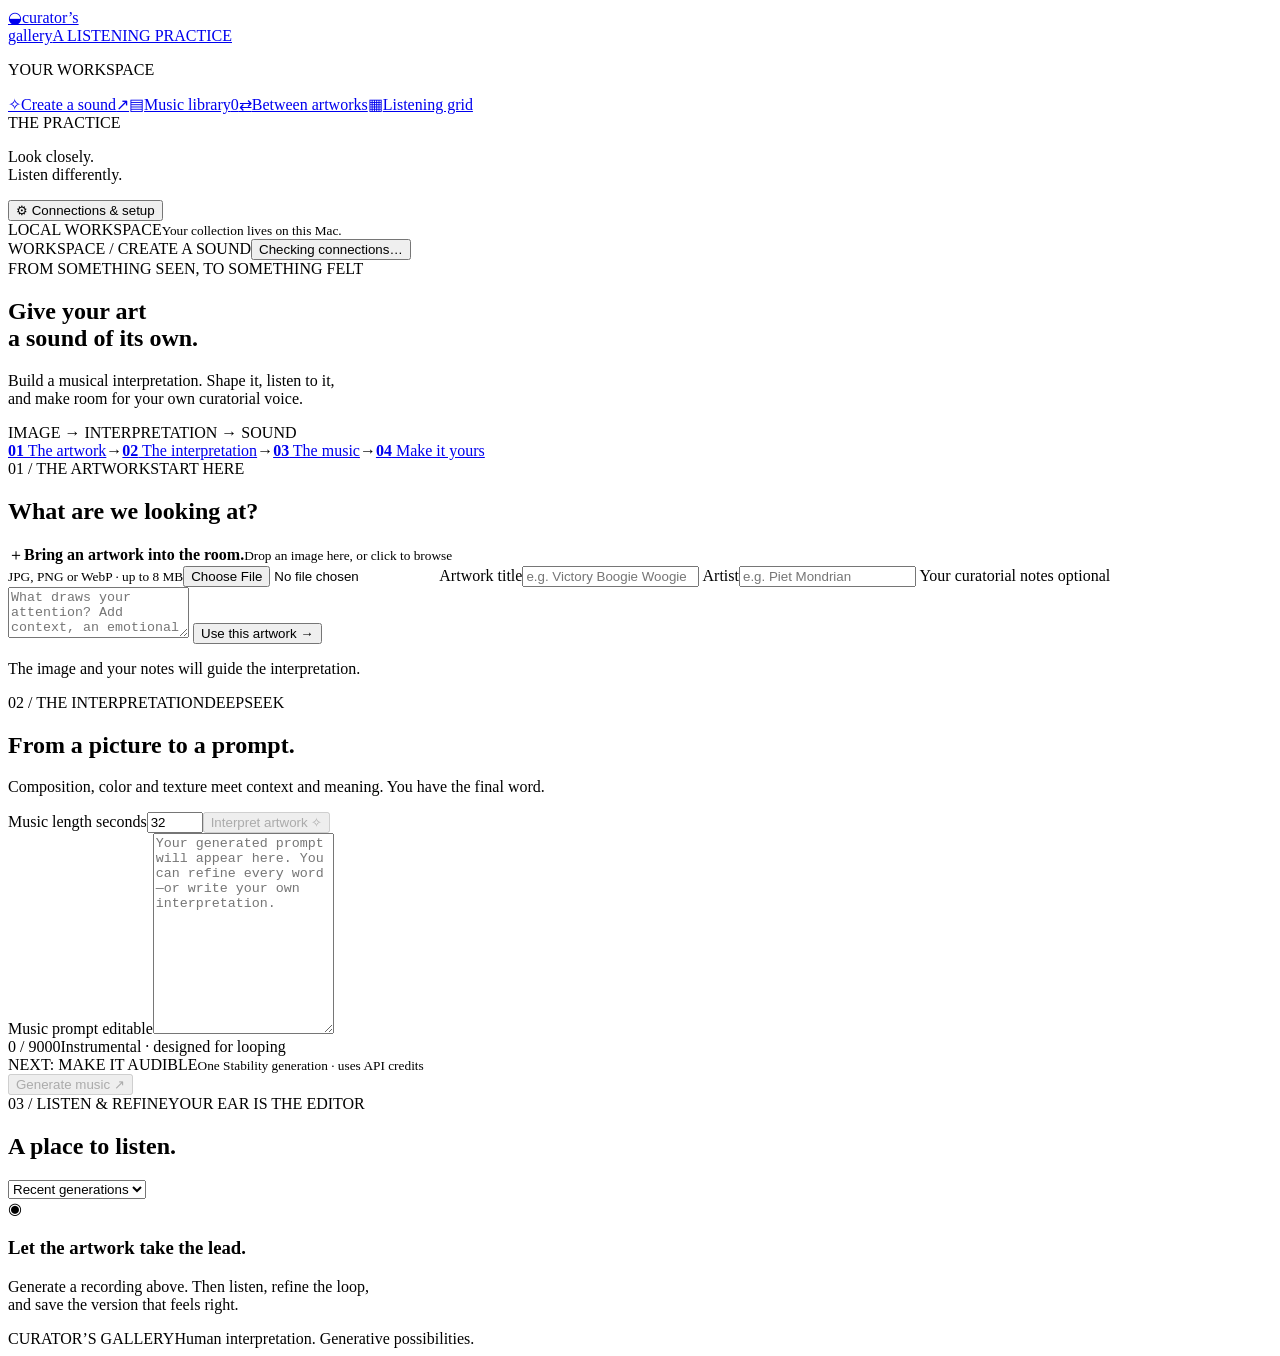
==== curator_platform/web/index.html @ 179dd840 "update" ====
<!doctype html>
<html lang="en">
<head><meta charset="utf-8"><meta name="viewport" content="width=device-width,initial-scale=1"><meta name="theme-color" content="#f5f3ed"><title>Curator's Gallery · A listening practice</title><link rel="stylesheet" href="/static/style.css"><script src="/static/app.js" defer></script></head>
<body>
<aside class="sidebar">
 <a href="#create" class="brand"><span class="brand-mark">◒</span><span>curator’s<br>gallery<span class="brand-sub">A LISTENING PRACTICE</span></span></a>
 <p class="nav-caption">YOUR WORKSPACE</p>
 <nav><a href="#create" data-view="create" class="active"><span>✧</span>Create a sound<span class="nav-arrow">↗</span></a><a href="#library" data-view="library"><span>▤</span>Music library<span id="library-count" class="count">0</span></a><a href="#transition" data-view="transition"><span>⇄</span>Between artworks</a><a href="#grid" data-view="grid"><span>▦</span>Listening grid</a></nav>
 <div class="sidebar-note"><span class="tiny-label">THE PRACTICE</span><p>Look closely.<br>Listen differently.</p><div class="mini-art" aria-hidden="true"><i></i><i></i><i></i><i></i><i></i></div></div>
 <button id="open-settings" class="settings-link">⚙ <span>Connections & setup</span></button>
 <div class="local-label"><span class="dot"></span> LOCAL WORKSPACE<small>Your collection lives on this Mac.</small></div>
</aside>
<main>
 <header class="topbar"><span>WORKSPACE <span class="slash">/</span> <span id="breadcrumb">CREATE A SOUND</span></span><button id="connection-status" class="connection-pill">Checking connections…</button></header>
 <div id="setup-banner" class="setup-banner" hidden><span>Connect DeepSeek to turn your artwork image into a music prompt. You can also write a prompt yourself.</span><button class="link-button" id="setup-action">Set up →</button></div>
 <div id="notice" class="notice" hidden role="status" aria-live="polite"></div>
 <section id="task-progress" class="task-progress" hidden aria-live="polite"><span class="spinner"></span><div><strong id="task-label">Preparing…</strong><p id="task-detail"></p><div class="progress-track"><span id="progress-fill"></span></div></div><span id="task-percent"></span></section>

 <div class="view" id="view-create">
  <section class="page-intro"><div><div class="eyebrow">FROM SOMETHING SEEN, TO SOMETHING FELT</div><h1>Give your art<br>a sound of its own<span class="accent">.</span></h1><p>Build a musical interpretation. Shape it, listen to it,<br>and make room for your own curatorial voice.</p></div><div class="hero-art" aria-hidden="true"><div class="art-square"><i></i><i></i><i></i><i></i><i></i><i></i></div><div class="sound-lines"><b></b><b></b><b></b><b></b><b></b><b></b><b></b><b></b><b></b><b></b><b></b></div><span>IMAGE → INTERPRETATION → SOUND</span></div></section>
  <div class="workflow"><a href="#artwork-section"><b>01</b> The artwork</a><span>→</span><a href="#prompt-section"><b>02</b> The interpretation</a><span>→</span><a href="#music-section"><b>03</b> The music</a><span>→</span><a href="#loop-section"><b>04</b> Make it yours</a></div>
  <div class="compose-layout">
   <section class="panel artwork-panel" id="artwork-section"><div class="section-title"><span class="eyebrow">01 / THE ARTWORK</span><span class="tag">START HERE</span></div><h2>What are we looking at?</h2><form id="artwork-form">
    <label class="upload-area" id="upload-area" for="artwork-file"><img id="image-preview" alt="Your uploaded artwork" hidden><span id="upload-placeholder"><span class="upload-symbol">＋</span><strong>Bring an artwork into the room.</strong><small>Drop an image here, or click to browse<br>JPG, PNG or WebP · up to 8 MB</small></span><span id="replace-image" hidden>Change image ↗</span><input id="artwork-file" type="file" accept="image/jpeg,image/png,image/webp" class="visually-hidden"></label>
    <label for="artwork-title">Artwork title</label><input id="artwork-title" placeholder="e.g. Victory Boogie Woogie" maxlength="150" required>
    <label for="artist">Artist</label><input id="artist" placeholder="e.g. Piet Mondrian" maxlength="150" required>
    <label for="curator-notes">Your curatorial notes <span>optional</span></label><textarea id="curator-notes" rows="3" maxlength="5000" placeholder="What draws your attention? Add context, an emotional reading, or a detail to listen for."></textarea>
    <button id="save-artwork" class="button secondary full" type="submit">Use this artwork <span>→</span></button><p id="artwork-status" class="field-note" role="status">The image and your notes will guide the interpretation.</p>
   </form></section>
   <section class="panel prompt-panel" id="prompt-section"><div class="section-title"><span class="eyebrow">02 / THE INTERPRETATION</span><span class="tag">DEEPSEEK</span></div><h2>From a picture to a prompt.</h2><p class="description">Composition, color and texture meet context and meaning. You have the final word.</p>
    <div class="prompt-toolbar"><label for="duration">Music length <span>seconds</span></label><input id="duration" type="number" min="6" max="380" step="1" value="32"><button class="button dark" id="generate-prompt" disabled>Interpret artwork <span>✧</span></button></div>
    <div id="analysis" hidden><details><summary>See the visual-to-musical interpretation <span>＋</span></summary><div id="analysis-content"></div></details></div>
    <label for="music-prompt">Music prompt <span>editable</span></label><textarea id="music-prompt" rows="13" maxlength="9000" placeholder="Your generated prompt will appear here. You can refine every word—or write your own interpretation."></textarea>
    <div class="prompt-bottom"><span id="prompt-count">0 / 9000</span><span>Instrumental · designed for looping</span></div><div class="panel-action"><div><span class="tiny-label">NEXT: MAKE IT AUDIBLE</span><small>One Stability generation · uses API credits</small></div><button id="generate-music" class="button primary" disabled>Generate music <span>↗</span></button></div>
   </section>
  </div>
  <section id="music-section" class="panel listening-panel"><div class="section-title"><span class="eyebrow">03 / LISTEN & REFINE</span><span class="tag">YOUR EAR IS THE EDITOR</span></div><div class="listening-heading"><h2>A place to listen.</h2><select id="generation-history" aria-label="Open a previous music generation"><option value="">Recent generations</option></select></div>
   <div id="music-empty" class="empty-listening"><div class="empty-record">◉</div><div><h3>Let the artwork take the lead.</h3><p>Generate a recording above. Then listen, refine the loop,<br>and save the version that feels right.</p></div></div>
   <div id="music-result" hidden><div class="record-heading"><div class="record-icon">◒</div><div><h3 id="recording-title"></h3><p id="recording-meta"></p></div><a id="original-download" class="link-button" download>Download original ↓</a></div><audio id="original-audio" controls preload="metadata"></audio>
    <div class="loop-section" id="loop-section"><div><span class="eyebrow">04 / MAKE IT YOURS</span><h3>Find the loop. Keep the feeling.</h3><p class="description">Choose an excerpt, then overlap its ending and beginning. Processing happens locally.</p></div>
     <div class="loop-controls"><label>Start <span>seconds</span><input id="loop-start" type="number" min="0" step="0.1" value="0"></label><label>End <span>seconds</span><input id="loop-end" type="number" min="0.1" step="0.1"></label><label>Overlap <span>seconds</span><input id="loop-overlap" type="number" min="0.05" max="10" step="0.05" value="1"></label><button class="button secondary" id="process-loop">Create loop ↻</button></div><p id="loop-duration-note" class="field-note"></p>
     <div id="loop-result" hidden><div class="loop-meta-row"><span class="tag success">LOOP READY</span><span id="loop-meta"></span></div><audio id="loop-audio" controls loop preload="metadata"></audio><div class="save-row"><label for="music-name">Save to your music library<input id="music-name" maxlength="150" placeholder="Give this version a name"></label><button class="button primary" id="save-music">Save music <span>＋</span></button></div><p id="save-status" class="field-note" role="status"></p></div>
    </div>
   </div>
  </section>
 </div>

 <div class="view" id="view-library" hidden><section class="page-intro compact"><div><div class="eyebrow">A COLLECTION OF MUSICAL INTERPRETATIONS</div><h1>Your listening library<span class="accent">.</span></h1><p>Keep the versions that move you. Put two in conversation.</p></div><button class="button primary" id="new-artwork">Create a sound ＋</button></section><div class="library-toolbar"><label class="search-field"><span>⌕</span><input id="library-search" placeholder="Search title, artist or music name" aria-label="Search music library"></label><span id="library-summary"></span><button id="refresh-library" class="link-button">Refresh ↻</button></div><div id="library-empty" class="empty-state" hidden><span>▤</span><h2>Your collection starts with a sound.</h2><p>Create an artwork’s music, make a loop, and save it here.</p><button class="button primary" id="library-create">Create your first sound ↗</button></div><div id="music-library" class="library-grid"></div><div id="selection-bar" class="selection-bar" hidden><div><strong id="selection-label"></strong><small>First selected = A · second selected = B</small></div><button id="clear-selection" class="link-button">Clear</button><button id="connect-selected" class="button primary">Connect these artworks →</button></div></div>

 <div class="view" id="view-transition" hidden><section class="page-intro compact"><div><div class="eyebrow">A CONVERSATION BETWEEN TWO WORLDS</div><h1>Find the sound between<span class="accent">.</span></h1><p>Connect two saved loops. Create a shared middle,<br>then let the music unfold across the room.</p></div><span class="big-symbol" aria-hidden="true">⇄</span></section>
  <section class="panel"><div class="section-title"><span class="eyebrow">01 / CHOOSE THE TWO ENDS</span><button class="link-button" id="choose-in-library">Choose from library ↗</button></div><div class="endpoint-row"><div class="endpoint"><span class="endpoint-letter">A</span><label for="endpoint-a">FROM THIS ARTWORK</label><select id="endpoint-a"></select><audio id="endpoint-a-audio" controls preload="none"></audio></div><button id="swap-endpoints" class="swap-button" aria-label="Swap A and B">⇄</button><div class="endpoint"><span class="endpoint-letter">B</span><label for="endpoint-b">TOWARD THIS ARTWORK</label><select id="endpoint-b"></select><audio id="endpoint-b-audio" controls preload="none"></audio></div></div>
   <div class="bridge-settings"><label>Reference on each side <span>seconds</span><input id="bridge-context" type="number" min="1" max="20" step="0.5" value="8"></label><label>Generate a middle <span>seconds</span><input id="bridge-duration" type="number" min="4" max="120" step="0.5" value="12"></label><label>Gallery name <span>optional</span><input id="gallery-name" maxlength="150" placeholder="A conversation in color"></label></div>
   <label for="grid-method">Interior cell generation</label><select id="grid-method"><option value="inpaint">Inpainting only · A ↔ middle ↔ B · 3 inpaint requests</option><option value="hybrid">Original method · 1 inpaint + 2 audio-to-audio variations</option></select><p class="field-note" id="method-description">Generate the shared middle from A/B, then inpaint A → middle and middle → B using real audio on both sides. Only the masked music is kept for each cell.</p>
   <div class="bridge-diagram"><div><strong>A’s ending</strong><span id="reference-a-label">8 s · reference only</span></div><div class="generated-middle"><strong>New shared music ✧</strong><span id="generated-middle-label">12 s · becomes the middle cell</span></div><div><strong>B’s beginning</strong><span id="reference-b-label">8 s · reference only</span></div></div><p class="field-note">The two reference ends are removed before creating the middle loop. Only the generated interval goes into the center cell.</p>
   <label for="transition-direction">Musical direction <span>optional</span></label><textarea id="transition-direction" rows="3" maxlength="9000" placeholder="For example: keep the opening pulse, gradually reduce note density into a half-time feel, then introduce the ending’s softer textures."></textarea>
   <div class="panel-action"><div><span class="tiny-label">PREPARED AUDIO · HUMAN-CURATED</span><small id="transition-cost">Full grid: 3 inpaint requests · no audio-to-audio</small></div><div class="button-group"><button class="button secondary" id="preview-bridge">Preview bridge first</button><button class="button primary" id="generate-grid">Generate five-cell grid ↗</button></div></div>
  </section>
  <section class="panel" id="bridge-preview" hidden><span class="eyebrow">02 / LISTEN TO THE CONNECTION</span><h2>Keep the part that belongs.</h2><p id="bridge-preview-description" class="description"></p><audio id="bridge-audio" controls preload="metadata"></audio><div class="loop-controls"><label>Middle starts at <span>seconds in full recording</span><input id="middle-start" type="number" min="0" step="0.1"></label><label>Middle ends at <span>seconds in full recording</span><input id="middle-end" type="number" min="0" step="0.1"></label><button class="button primary" id="build-from-bridge">Use excerpt & build grid ↗</button></div><p class="field-note" id="preview-build-note">Only this excerpt supplies the center. Building uses 2 inpaint requests for its neighbors; the bridge is not regenerated. Minimum excerpt: 4 seconds.</p></section>
 </div>

 <div class="view" id="view-grid" hidden><section class="page-intro compact"><div><div class="eyebrow">MOVE THROUGH A MUSICAL LANDSCAPE</div><h1>A gallery you can hear<span class="accent">.</span></h1><p>Five musical states. One conversation.<br>Move slowly, stop, and listen to what changes.</p></div><select id="grid-history" aria-label="Choose a saved gallery"><option value="">Saved galleries</option></select></section><div id="grid-empty" class="empty-state"><span>▦</span><h2>Give two artworks a shared space.</h2><p>Select two loops from your library to create a listening grid.</p><button id="grid-create" class="button primary">Choose two recordings →</button></div><section id="grid-player" class="panel grid-panel" hidden><div class="section-title"><span class="eyebrow">THE LISTENING ROOM</span><span class="tag">HEADPHONES RECOMMENDED</span></div><div class="grid-header"><h2 id="grid-title"></h2><button id="grid-play" class="button primary">Start listening ▶</button></div><div id="grid-cells" class="grid-cells" role="group" aria-label="Five music cells"></div><div class="position-control"><div><span id="grid-a-name"></span><span id="grid-b-name"></span></div><input id="grid-position" type="range" min="0" max="4" step="0.01" value="2" aria-label="Position between the two artworks"><div class="position-caption"><span>← More of A</span><strong id="position-label">Shared middle</strong><span>More of B →</span></div></div><div class="grid-bottom"><label>Transition time <input id="grid-fade" type="range" min="0.1" max="8" step="0.1" value="2"><span id="grid-fade-label">2.0 s</span></label><span class="field-note">Continuous playback · neighboring cells blend as you move</span></div><p id="grid-play-status" class="field-note" role="status"></p><details class="grid-details"><summary>How this gallery was made</summary><p id="grid-details"></p><div id="cell-downloads"></div></details></section></div>
 <footer><span>CURATOR’S GALLERY</span><span>Human interpretation. Generative possibilities.</span></footer>
</main>
<dialog id="settings-dialog"><form method="dialog" class="dialog-top"><span class="eyebrow">YOUR LOCAL WORKSPACE</span><button aria-label="Close setup">✕</button></form><h2>Make the connections.</h2><p>Keys stay in the backend. Add them to the project’s <code>.env</code> file, then click Check connections.</p><pre>STABILITY_API_KEY=your_key
DEEPSEEK_API_KEY=your_key</pre><div id="settings-provider-status"></div><p class="field-note">DeepSeek reads your uploaded image when you request an interpretation. Stability receives the edited prompt or selected audio when you generate. Each provider request uses your account credits.</p><button class="button primary full" id="check-connections">Check connections ↻</button></dialog>
<dialog id="rename-dialog"><form id="rename-form"><div class="dialog-top"><span class="eyebrow">YOUR COLLECTION</span><button type="button" id="close-rename" aria-label="Close rename">✕</button></div><h2>Give it a name.</h2><label for="rename-input">Music name</label><input id="rename-input" maxlength="150" required><p class="field-note">The saved recording and download filename will use this name.</p><button class="button primary full" type="submit">Save name →</button></form></dialog>
</body></html>
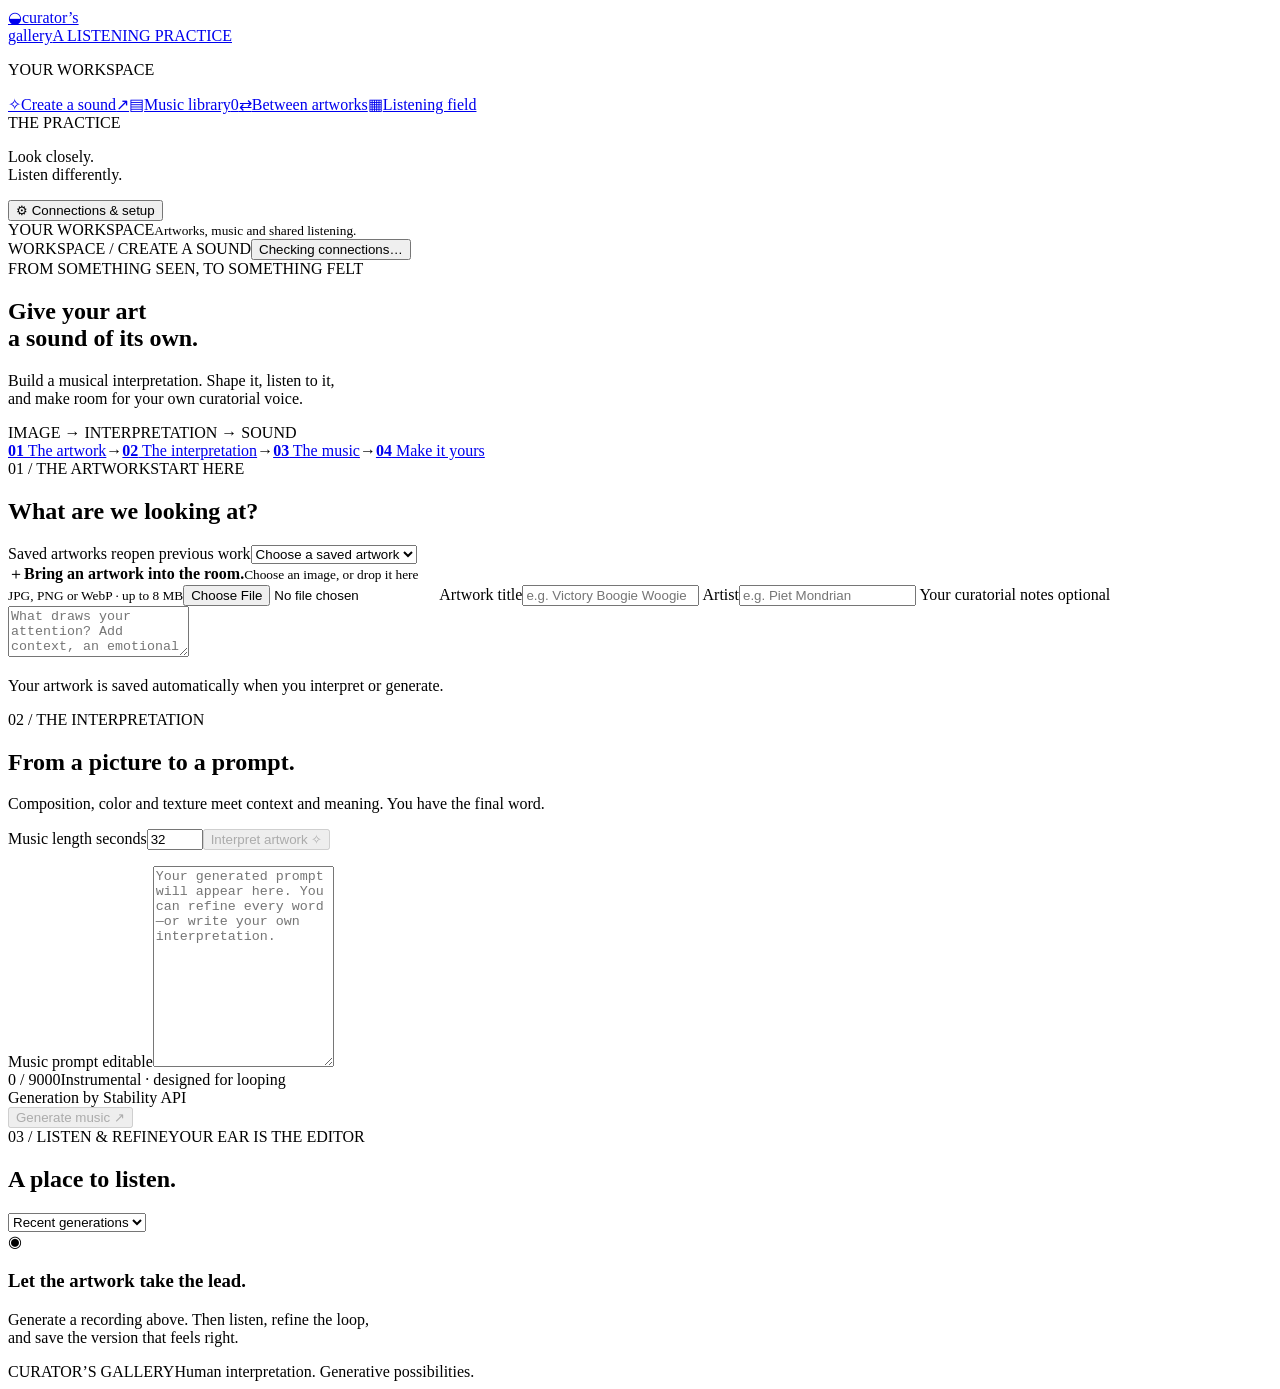
==== commit 4e644019: "ui change" ====
--- a/curator_platform/web/index.html
+++ b/curator_platform/web/index.html
@@ -2,43 +2,44 @@
 <html lang="en">
 <head><meta charset="utf-8"><meta name="viewport" content="width=device-width,initial-scale=1"><meta name="theme-color" content="#f5f3ed"><title>Curator's Gallery · A listening practice</title><link rel="stylesheet" href="/static/style.css"><script src="/static/app.js" defer></script></head>
 <body>
-<aside class="sidebar">
+<aside class="sidebar" id="workspace-sidebar">
  <a href="#create" class="brand"><span class="brand-mark">◒</span><span>curator’s<br>gallery<span class="brand-sub">A LISTENING PRACTICE</span></span></a>
  <p class="nav-caption">YOUR WORKSPACE</p>
- <nav><a href="#create" data-view="create" class="active"><span>✧</span>Create a sound<span class="nav-arrow">↗</span></a><a href="#library" data-view="library"><span>▤</span>Music library<span id="library-count" class="count">0</span></a><a href="#transition" data-view="transition"><span>⇄</span>Between artworks</a><a href="#grid" data-view="grid"><span>▦</span>Listening grid</a></nav>
+ <nav aria-label="Workspace navigation"><a href="#create" data-view="create" class="active"><span aria-hidden="true">✧</span><span class="nav-label">Create a sound</span><span class="nav-arrow">↗</span></a><a href="#library" data-view="library"><span aria-hidden="true">▤</span><span class="nav-label">Music library</span><span id="library-count" class="count">0</span></a><a href="#transition" data-view="transition"><span aria-hidden="true">⇄</span><span class="nav-label">Between artworks</span></a><a href="#grid" data-view="grid"><span aria-hidden="true">▦</span><span class="nav-label">Listening field</span></a></nav>
  <div class="sidebar-note"><span class="tiny-label">THE PRACTICE</span><p>Look closely.<br>Listen differently.</p><div class="mini-art" aria-hidden="true"><i></i><i></i><i></i><i></i><i></i></div></div>
  <button id="open-settings" class="settings-link">⚙ <span>Connections & setup</span></button>
- <div class="local-label"><span class="dot"></span> LOCAL WORKSPACE<small>Your collection lives on this Mac.</small></div>
+ <div class="local-label"><span class="dot"></span> YOUR WORKSPACE<small>Artworks, music and shared listening.</small></div>
 </aside>
 <main>
  <header class="topbar"><span>WORKSPACE <span class="slash">/</span> <span id="breadcrumb">CREATE A SOUND</span></span><button id="connection-status" class="connection-pill">Checking connections…</button></header>
- <div id="setup-banner" class="setup-banner" hidden><span>Connect DeepSeek to turn your artwork image into a music prompt. You can also write a prompt yourself.</span><button class="link-button" id="setup-action">Set up →</button></div>
+ <div id="setup-banner" class="setup-banner" hidden><span>Connect the image interpretation service to turn your artwork into a music prompt. You can also write a prompt yourself.</span><button class="link-button" id="setup-action">Set up →</button></div>
  <div id="notice" class="notice" hidden role="status" aria-live="polite"></div>
- <section id="task-progress" class="task-progress" hidden aria-live="polite"><span class="spinner"></span><div><strong id="task-label">Preparing…</strong><p id="task-detail"></p><div class="progress-track"><span id="progress-fill"></span></div></div><span id="task-percent"></span></section>
+ <section id="task-progress" class="task-progress" hidden aria-live="polite"><span class="spinner"></span><div><strong id="task-label">Preparing…</strong><p id="task-detail"></p><p id="task-stages" class="task-stages"></p><div class="progress-track"><span id="progress-fill"></span></div></div><span id="task-percent"></span></section>
 
  <div class="view" id="view-create">
   <section class="page-intro"><div><div class="eyebrow">FROM SOMETHING SEEN, TO SOMETHING FELT</div><h1>Give your art<br>a sound of its own<span class="accent">.</span></h1><p>Build a musical interpretation. Shape it, listen to it,<br>and make room for your own curatorial voice.</p></div><div class="hero-art" aria-hidden="true"><div class="art-square"><i></i><i></i><i></i><i></i><i></i><i></i></div><div class="sound-lines"><b></b><b></b><b></b><b></b><b></b><b></b><b></b><b></b><b></b><b></b><b></b></div><span>IMAGE → INTERPRETATION → SOUND</span></div></section>
   <div class="workflow"><a href="#artwork-section"><b>01</b> The artwork</a><span>→</span><a href="#prompt-section"><b>02</b> The interpretation</a><span>→</span><a href="#music-section"><b>03</b> The music</a><span>→</span><a href="#loop-section"><b>04</b> Make it yours</a></div>
   <div class="compose-layout">
-   <section class="panel artwork-panel" id="artwork-section"><div class="section-title"><span class="eyebrow">01 / THE ARTWORK</span><span class="tag">START HERE</span></div><h2>What are we looking at?</h2><form id="artwork-form">
-    <label class="upload-area" id="upload-area" for="artwork-file"><img id="image-preview" alt="Your uploaded artwork" hidden><span id="upload-placeholder"><span class="upload-symbol">＋</span><strong>Bring an artwork into the room.</strong><small>Drop an image here, or click to browse<br>JPG, PNG or WebP · up to 8 MB</small></span><span id="replace-image" hidden>Change image ↗</span><input id="artwork-file" type="file" accept="image/jpeg,image/png,image/webp" class="visually-hidden"></label>
+   <section class="panel artwork-panel" id="artwork-section"><div class="section-title"><span class="eyebrow">01 / THE ARTWORK</span><span class="tag">START HERE</span></div><h2>What are we looking at?</h2><label for="artwork-history">Saved artworks <span>reopen previous work</span></label><select id="artwork-history"><option value="">Choose a saved artwork</option></select><form id="artwork-form">
+    <label class="upload-area" id="upload-area" for="artwork-file"><img id="image-preview" alt="Your uploaded artwork" hidden><span id="upload-placeholder"><span class="upload-symbol">＋</span><strong>Bring an artwork into the room.</strong><small>Choose an image, or drop it here<br>JPG, PNG or WebP · up to 8 MB</small></span><span id="replace-image" hidden>Change image ↗</span><input id="artwork-file" type="file" accept="image/jpeg,image/png,image/webp" class="visually-hidden"></label>
     <label for="artwork-title">Artwork title</label><input id="artwork-title" placeholder="e.g. Victory Boogie Woogie" maxlength="150" required>
     <label for="artist">Artist</label><input id="artist" placeholder="e.g. Piet Mondrian" maxlength="150" required>
     <label for="curator-notes">Your curatorial notes <span>optional</span></label><textarea id="curator-notes" rows="3" maxlength="5000" placeholder="What draws your attention? Add context, an emotional reading, or a detail to listen for."></textarea>
-    <button id="save-artwork" class="button secondary full" type="submit">Use this artwork <span>→</span></button><p id="artwork-status" class="field-note" role="status">The image and your notes will guide the interpretation.</p>
+    <p id="artwork-status" class="field-note" role="status">Your artwork is saved automatically when you interpret or generate.</p>
    </form></section>
-   <section class="panel prompt-panel" id="prompt-section"><div class="section-title"><span class="eyebrow">02 / THE INTERPRETATION</span><span class="tag">DEEPSEEK</span></div><h2>From a picture to a prompt.</h2><p class="description">Composition, color and texture meet context and meaning. You have the final word.</p>
-    <div class="prompt-toolbar"><label for="duration">Music length <span>seconds</span></label><input id="duration" type="number" min="6" max="380" step="1" value="32"><button class="button dark" id="generate-prompt" disabled>Interpret artwork <span>✧</span></button></div>
+   <section class="panel prompt-panel" id="prompt-section"><div class="section-title"><span class="eyebrow">02 / THE INTERPRETATION</span></div><h2>From a picture to a prompt.</h2><p class="description">Composition, color and texture meet context and meaning. You have the final word.</p>
+    <div class="prompt-toolbar"><label for="duration">Music length <span>seconds</span></label><input id="duration" type="number" inputmode="numeric" min="6" max="380" step="1" value="32"><button class="button dark" id="generate-prompt" disabled>Interpret artwork <span>✧</span></button></div>
+    <p id="interpret-status" class="field-note" role="status"></p>
     <div id="analysis" hidden><details><summary>See the visual-to-musical interpretation <span>＋</span></summary><div id="analysis-content"></div></details></div>
     <label for="music-prompt">Music prompt <span>editable</span></label><textarea id="music-prompt" rows="13" maxlength="9000" placeholder="Your generated prompt will appear here. You can refine every word—or write your own interpretation."></textarea>
-    <div class="prompt-bottom"><span id="prompt-count">0 / 9000</span><span>Instrumental · designed for looping</span></div><div class="panel-action"><div><span class="tiny-label">NEXT: MAKE IT AUDIBLE</span><small>One Stability generation · uses API credits</small></div><button id="generate-music" class="button primary" disabled>Generate music <span>↗</span></button></div>
+    <div class="prompt-bottom"><span id="prompt-count">0 / 9000</span><span>Instrumental · designed for looping</span></div><div class="panel-action"><div><span class="tiny-label">Generation by Stability API</span></div><button id="generate-music" class="button primary" disabled>Generate music <span>↗</span></button></div>
    </section>
   </div>
   <section id="music-section" class="panel listening-panel"><div class="section-title"><span class="eyebrow">03 / LISTEN & REFINE</span><span class="tag">YOUR EAR IS THE EDITOR</span></div><div class="listening-heading"><h2>A place to listen.</h2><select id="generation-history" aria-label="Open a previous music generation"><option value="">Recent generations</option></select></div>
    <div id="music-empty" class="empty-listening"><div class="empty-record">◉</div><div><h3>Let the artwork take the lead.</h3><p>Generate a recording above. Then listen, refine the loop,<br>and save the version that feels right.</p></div></div>
    <div id="music-result" hidden><div class="record-heading"><div class="record-icon">◒</div><div><h3 id="recording-title"></h3><p id="recording-meta"></p></div><a id="original-download" class="link-button" download>Download original ↓</a></div><audio id="original-audio" controls preload="metadata"></audio>
-    <div class="loop-section" id="loop-section"><div><span class="eyebrow">04 / MAKE IT YOURS</span><h3>Find the loop. Keep the feeling.</h3><p class="description">Choose an excerpt, then overlap its ending and beginning. Processing happens locally.</p></div>
-     <div class="loop-controls"><label>Start <span>seconds</span><input id="loop-start" type="number" min="0" step="0.1" value="0"></label><label>End <span>seconds</span><input id="loop-end" type="number" min="0.1" step="0.1"></label><label>Overlap <span>seconds</span><input id="loop-overlap" type="number" min="0.05" max="10" step="0.05" value="1"></label><button class="button secondary" id="process-loop">Create loop ↻</button></div><p id="loop-duration-note" class="field-note"></p>
+    <div class="loop-section" id="loop-section"><div><span class="eyebrow">04 / MAKE IT YOURS</span><h3>Make the music repeat naturally.</h3><p class="description">A loop is a short piece of music that plays again and again, so visitors can stay with an artwork for as long as they like.</p><div class="control-help" id="loop-help"><strong>How does it work?</strong><p>Choose the part you want to keep—or leave Start and End as they are to use the whole recording. We blend a little of the ending with the beginning to soften the moment it repeats.</p><p><strong>Start with a 1-second blend.</strong> A 30-second selection becomes a 29-second loop because those seconds overlap. Listen through the repeat point a few times; a longer blend can feel softer, but may mix together notes that do not fit. Your original recording is kept.</p></div></div>
+     <div class="loop-controls"><label>Start of selection <span>seconds in recording</span><input aria-describedby="loop-help loop-duration-note" id="loop-start" type="number" inputmode="decimal" min="0" step="0.1" value="0"></label><label>End of selection <span>seconds in recording</span><input aria-describedby="loop-help loop-duration-note" id="loop-end" type="number" inputmode="decimal" min="0.1" step="0.1"></label><label>Blend at repeat point <span>seconds</span><input aria-describedby="loop-help loop-duration-note" id="loop-overlap" type="number" inputmode="decimal" min="0.05" max="10" step="0.05" value="1"></label><button class="button secondary" id="process-loop">Create loop ↻</button></div><p id="loop-duration-note" class="field-note"></p>
      <div id="loop-result" hidden><div class="loop-meta-row"><span class="tag success">LOOP READY</span><span id="loop-meta"></span></div><audio id="loop-audio" controls loop preload="metadata"></audio><div class="save-row"><label for="music-name">Save to your music library<input id="music-name" maxlength="150" placeholder="Give this version a name"></label><button class="button primary" id="save-music">Save music <span>＋</span></button></div><p id="save-status" class="field-note" role="status"></p></div>
     </div>
    </div>
@@ -49,19 +50,18 @@
 
  <div class="view" id="view-transition" hidden><section class="page-intro compact"><div><div class="eyebrow">A CONVERSATION BETWEEN TWO WORLDS</div><h1>Find the sound between<span class="accent">.</span></h1><p>Connect two saved loops. Create a shared middle,<br>then let the music unfold across the room.</p></div><span class="big-symbol" aria-hidden="true">⇄</span></section>
   <section class="panel"><div class="section-title"><span class="eyebrow">01 / CHOOSE THE TWO ENDS</span><button class="link-button" id="choose-in-library">Choose from library ↗</button></div><div class="endpoint-row"><div class="endpoint"><span class="endpoint-letter">A</span><label for="endpoint-a">FROM THIS ARTWORK</label><select id="endpoint-a"></select><audio id="endpoint-a-audio" controls preload="none"></audio></div><button id="swap-endpoints" class="swap-button" aria-label="Swap A and B">⇄</button><div class="endpoint"><span class="endpoint-letter">B</span><label for="endpoint-b">TOWARD THIS ARTWORK</label><select id="endpoint-b"></select><audio id="endpoint-b-audio" controls preload="none"></audio></div></div>
-   <div class="bridge-settings"><label>Reference on each side <span>seconds</span><input id="bridge-context" type="number" min="1" max="20" step="0.5" value="8"></label><label>Generate a middle <span>seconds</span><input id="bridge-duration" type="number" min="4" max="120" step="0.5" value="12"></label><label>Gallery name <span>optional</span><input id="gallery-name" maxlength="150" placeholder="A conversation in color"></label></div>
-   <label for="grid-method">Interior cell generation</label><select id="grid-method"><option value="inpaint">Inpainting only · A ↔ middle ↔ B · 3 inpaint requests</option><option value="hybrid">Original method · 1 inpaint + 2 audio-to-audio variations</option></select><p class="field-note" id="method-description">Generate the shared middle from A/B, then inpaint A → middle and middle → B using real audio on both sides. Only the masked music is kept for each cell.</p>
-   <div class="bridge-diagram"><div><strong>A’s ending</strong><span id="reference-a-label">8 s · reference only</span></div><div class="generated-middle"><strong>New shared music ✧</strong><span id="generated-middle-label">12 s · becomes the middle cell</span></div><div><strong>B’s beginning</strong><span id="reference-b-label">8 s · reference only</span></div></div><p class="field-note">The two reference ends are removed before creating the middle loop. Only the generated interval goes into the center cell.</p>
+   <div class="bridge-settings"><label>Reference on each side <span>seconds</span><input id="bridge-context" type="number" inputmode="decimal" min="1" max="20" step="0.5" value="8"></label><label>Generate a middle <span>seconds</span><input id="bridge-duration" type="number" inputmode="decimal" min="4" max="120" step="0.5" value="20"></label><label>Transition name <span>optional</span><input id="gallery-name" maxlength="150" placeholder="A conversation in color"></label></div>
+<p class="field-note" id="method-description">Generate the shared middle from A/B, then inpaint A → middle and middle → B using real audio on both sides. Only the masked music is kept for each cell.</p>
+   <div class="bridge-diagram"><div><strong>A’s ending</strong><span id="reference-a-label">8 s · reference only</span></div><div class="generated-middle"><strong>New shared music ✧</strong><span id="generated-middle-label">20 s · becomes the middle cell</span></div><div><strong>B’s beginning</strong><span id="reference-b-label">8 s · reference only</span></div></div><p class="field-note">The two reference ends are removed before creating the middle loop. Only the generated interval goes into the center cell.</p>
    <label for="transition-direction">Musical direction <span>optional</span></label><textarea id="transition-direction" rows="3" maxlength="9000" placeholder="For example: keep the opening pulse, gradually reduce note density into a half-time feel, then introduce the ending’s softer textures."></textarea>
-   <div class="panel-action"><div><span class="tiny-label">PREPARED AUDIO · HUMAN-CURATED</span><small id="transition-cost">Full grid: 3 inpaint requests · no audio-to-audio</small></div><div class="button-group"><button class="button secondary" id="preview-bridge">Preview bridge first</button><button class="button primary" id="generate-grid">Generate five-cell grid ↗</button></div></div>
+   <div class="panel-action"><div><span class="tiny-label">PREPARED AUDIO · HUMAN-CURATED</span><small id="transition-cost">Generation by Stability API</small></div><div class="button-group"><button class="button primary" id="generate-grid">Generate transition ↗</button></div></div>
   </section>
-  <section class="panel" id="bridge-preview" hidden><span class="eyebrow">02 / LISTEN TO THE CONNECTION</span><h2>Keep the part that belongs.</h2><p id="bridge-preview-description" class="description"></p><audio id="bridge-audio" controls preload="metadata"></audio><div class="loop-controls"><label>Middle starts at <span>seconds in full recording</span><input id="middle-start" type="number" min="0" step="0.1"></label><label>Middle ends at <span>seconds in full recording</span><input id="middle-end" type="number" min="0" step="0.1"></label><button class="button primary" id="build-from-bridge">Use excerpt & build grid ↗</button></div><p class="field-note" id="preview-build-note">Only this excerpt supplies the center. Building uses 2 inpaint requests for its neighbors; the bridge is not regenerated. Minimum excerpt: 4 seconds.</p></section>
  </div>
 
- <div class="view" id="view-grid" hidden><section class="page-intro compact"><div><div class="eyebrow">MOVE THROUGH A MUSICAL LANDSCAPE</div><h1>A gallery you can hear<span class="accent">.</span></h1><p>Five musical states. One conversation.<br>Move slowly, stop, and listen to what changes.</p></div><select id="grid-history" aria-label="Choose a saved gallery"><option value="">Saved galleries</option></select></section><div id="grid-empty" class="empty-state"><span>▦</span><h2>Give two artworks a shared space.</h2><p>Select two loops from your library to create a listening grid.</p><button id="grid-create" class="button primary">Choose two recordings →</button></div><section id="grid-player" class="panel grid-panel" hidden><div class="section-title"><span class="eyebrow">THE LISTENING ROOM</span><span class="tag">HEADPHONES RECOMMENDED</span></div><div class="grid-header"><h2 id="grid-title"></h2><button id="grid-play" class="button primary">Start listening ▶</button></div><div id="grid-cells" class="grid-cells" role="group" aria-label="Five music cells"></div><div class="position-control"><div><span id="grid-a-name"></span><span id="grid-b-name"></span></div><input id="grid-position" type="range" min="0" max="4" step="0.01" value="2" aria-label="Position between the two artworks"><div class="position-caption"><span>← More of A</span><strong id="position-label">Shared middle</strong><span>More of B →</span></div></div><div class="grid-bottom"><label>Transition time <input id="grid-fade" type="range" min="0.1" max="8" step="0.1" value="2"><span id="grid-fade-label">2.0 s</span></label><span class="field-note">Continuous playback · neighboring cells blend as you move</span></div><p id="grid-play-status" class="field-note" role="status"></p><details class="grid-details"><summary>How this gallery was made</summary><p id="grid-details"></p><div id="cell-downloads"></div></details></section></div>
+ <div class="view" id="view-grid" hidden><section class="page-intro compact"><div><div class="eyebrow">MOVE THROUGH A MUSICAL LANDSCAPE</div><h1>A continuous music field<span class="accent">.</span></h1><p><span class="field-intro-lead">Move the slider to hear how the music changes as visitors walk between artworks.</span></p></div><select id="grid-history" aria-label="Choose a saved transition"><option value="">Saved transitions</option></select></section><div id="grid-empty" class="empty-state"><span>▦</span><h2>Give two artworks a shared space.</h2><p>Select two loops from your library to create a listening field.</p><button id="grid-create" class="button primary">Choose two recordings →</button></div><section id="grid-player" class="panel grid-panel" hidden><div class="section-title"><span class="eyebrow">THE LISTENING FIELD</span><span class="tag">HEADPHONES RECOMMENDED</span></div><div class="grid-header"><h2 id="grid-title"></h2><button id="grid-play" class="button primary">Start listening ▶</button></div><div id="grid-cells" class="grid-cells" role="group" aria-label="Five music cells"></div><div class="position-control"><div><span id="grid-a-name"></span><span id="grid-b-name"></span></div><input id="grid-position" type="range" min="0" max="4" step="0.01" value="2" aria-label="Position between the two artworks"><div class="position-caption"><span>← More of A</span><strong id="position-label">Shared middle</strong><span>More of B →</span></div></div><div class="grid-bottom"><div class="blend-control"><div class="blend-control-heading"><label for="grid-fade">Time to blend between sounds</label><output id="grid-fade-label" for="grid-fade">2.0 s</output></div><input aria-describedby="grid-fade-help" id="grid-fade" type="range" min="0.1" max="8" step="0.1" value="2"><div id="grid-fade-help"><p id="grid-fade-example"></p><p>Shorter feels more immediate; longer feels more gradual. This only affects playback.</p></div></div><p class="field-note">Continuous playback · neighboring cells blend as you move</p></div><p id="grid-play-status" class="field-note" role="status"></p><details class="grid-details"><summary>How this gallery was made</summary><p id="grid-details"></p><div id="cell-downloads"></div></details></section></div>
  <footer><span>CURATOR’S GALLERY</span><span>Human interpretation. Generative possibilities.</span></footer>
 </main>
-<dialog id="settings-dialog"><form method="dialog" class="dialog-top"><span class="eyebrow">YOUR LOCAL WORKSPACE</span><button aria-label="Close setup">✕</button></form><h2>Make the connections.</h2><p>Keys stay in the backend. Add them to the project’s <code>.env</code> file, then click Check connections.</p><pre>STABILITY_API_KEY=your_key
-DEEPSEEK_API_KEY=your_key</pre><div id="settings-provider-status"></div><p class="field-note">DeepSeek reads your uploaded image when you request an interpretation. Stability receives the edited prompt or selected audio when you generate. Each provider request uses your account credits.</p><button class="button primary full" id="check-connections">Check connections ↻</button></dialog>
+<dialog id="settings-dialog"><form method="dialog" class="dialog-top"><span class="eyebrow">YOUR WORKSPACE</span><button aria-label="Close setup">✕</button></form><h2>Make the connections.</h2><p>Keys stay on the server. The workspace owner can configure them in the server environment or the project’s <code>.env</code> file, then click Check connections.</p><pre>STABILITY_API_KEY=your_key
+</pre><div id="settings-provider-status"></div><p class="field-note">The image interpretation service reads your uploaded image when you request an interpretation. Stability receives the edited prompt or selected audio when you generate. Each provider request uses your account credits.</p><button class="button primary full" id="check-connections">Check connections ↻</button></dialog>
 <dialog id="rename-dialog"><form id="rename-form"><div class="dialog-top"><span class="eyebrow">YOUR COLLECTION</span><button type="button" id="close-rename" aria-label="Close rename">✕</button></div><h2>Give it a name.</h2><label for="rename-input">Music name</label><input id="rename-input" maxlength="150" required><p class="field-note">The saved recording and download filename will use this name.</p><button class="button primary full" type="submit">Save name →</button></form></dialog>
 </body></html>
